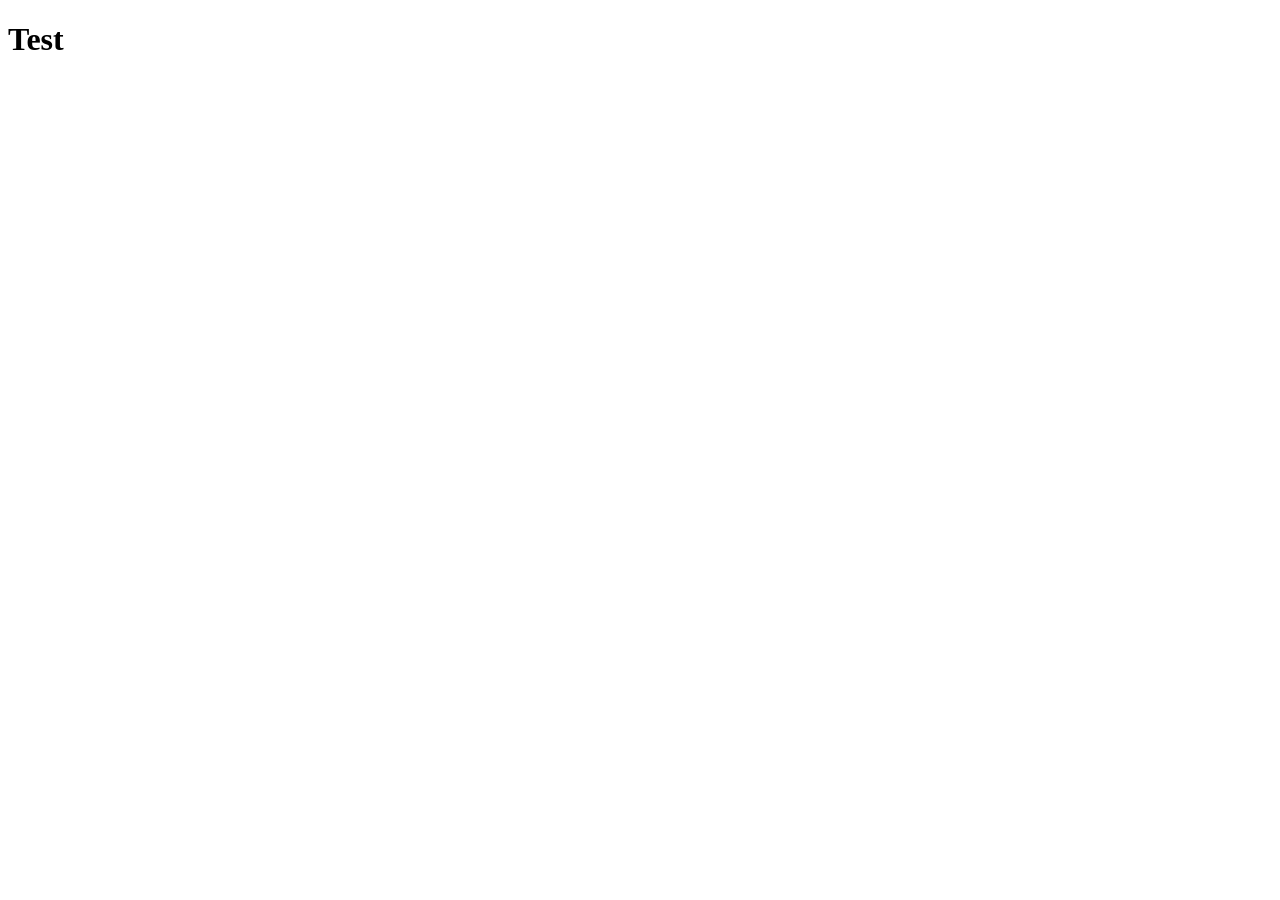
==== index.html @ ab37aee1 "setup: html css for uts project" ====
<!DOCTYPE html>
<html lang="en">
<head>
    <meta charset="UTF-8">
    <meta name="viewport" content="width=device-width, initial-scale=1.0">
    <title>Document</title>
    <link rel="stylesheet" href="style.css">
</head>
<body>
    <h1>Test</h1>
</body>
</html>
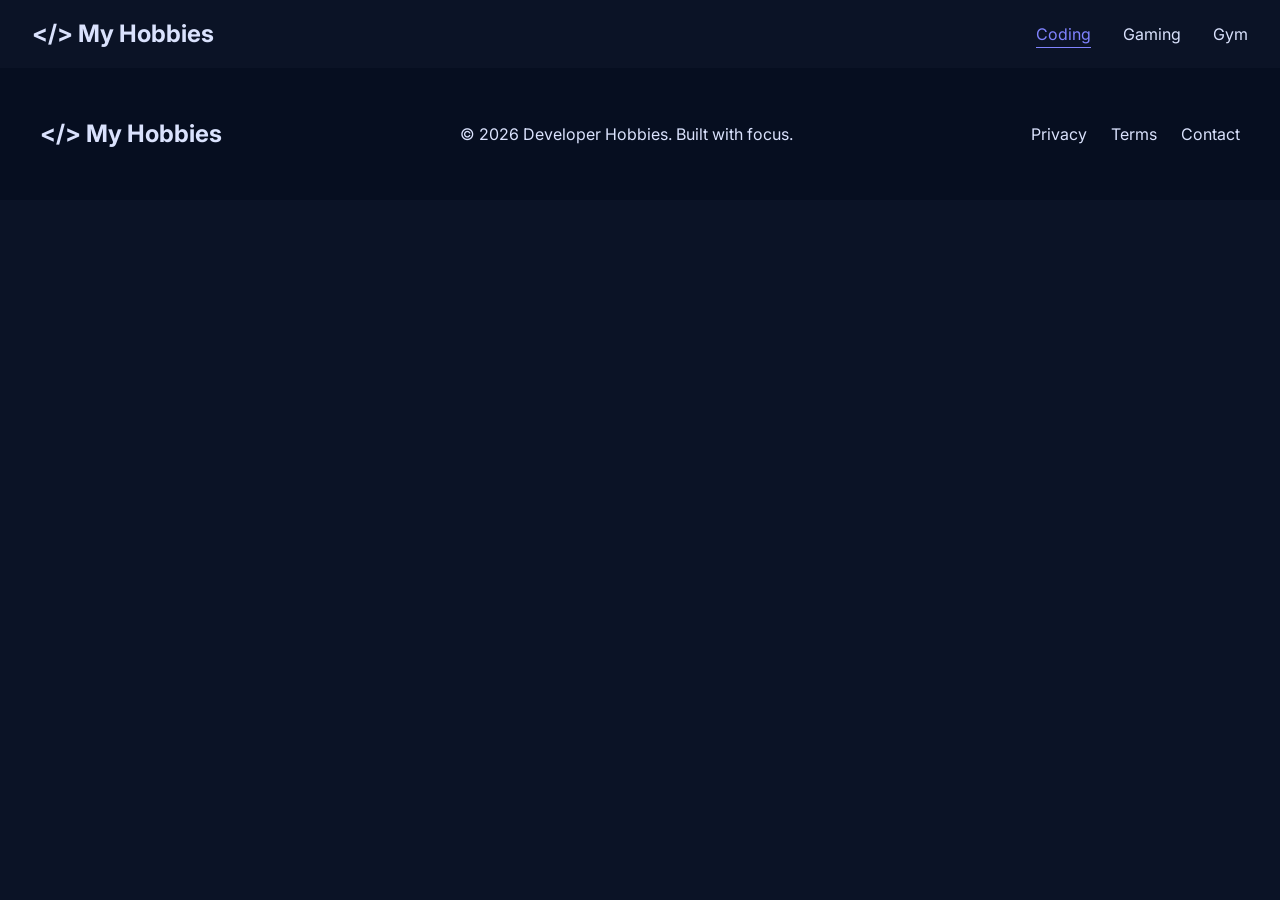
==== commit 6c0ba3c4: "feat: nevbar and footer section" ====
--- a/index.html
+++ b/index.html
@@ -1,12 +1,30 @@
-<!DOCTYPE html>
+<!doctype html>
 <html lang="en">
-<head>
-    <meta charset="UTF-8">
-    <meta name="viewport" content="width=device-width, initial-scale=1.0">
-    <title>Document</title>
-    <link rel="stylesheet" href="style.css">
-</head>
-<body>
-    <h1>Test</h1>
-</body>
+  <head>
+    <meta charset="UTF-8" />
+    <meta name="viewport" content="width=device-width, initial-scale=1.0" />
+    <link rel="stylesheet" href="style.css" />
+    <link rel="preconnect" href="https://fonts.googleapis.com" />
+    <link rel="preconnect" href="https://fonts.gstatic.com" crossorigin />
+    <link
+      href="https://fonts.googleapis.com/css2?family=Inter:ital,opsz,wght@0,14..32,100..900;1,14..32,100..900&family=JetBrains+Mono:ital,wght@0,100..800;1,100..800&display=swap"
+      rel="stylesheet"
+    />
+    <title>My Hobbies</title>
+  </head>
+  <body>
+    <header>
+      <h2>&lt;/&gt; My Hobbies</h2>
+      <nav><a href="" class="active">Coding</a><a href="">Gaming</a><a href="">Gym</a></nav>
+    </header>
+    <footer>
+      <h2>&lt;/&gt; My Hobbies</h2>
+      <p>&copy; 2026 Developer Hobbies. Built with focus.</p>
+      <ul>
+        <li>Privacy</li>
+        <li>Terms</li>
+        <li>Contact</li>
+      </ul>
+    </footer>
+  </body>
 </html>
--- a/style.css
+++ b/style.css
@@ -0,0 +1,153 @@
+:root {
+
+  /* ========================
+     BACKGROUND & SURFACE
+     ======================== */
+  --color-bg:                 #0b1326;
+  --color-surface-lowest:     #060e20;
+  --color-surface-low:        #131b2e;
+  --color-surface:            #171f33;
+  --color-surface-high:       #222a3d;
+  --color-surface-highest:    #2d3449;
+  --color-surface-bright:     #31394d;
+
+  /* ========================
+     TEXT
+     ======================== */
+  --color-text:               #dae2fd;   /* primary / heading */
+  --color-text-muted:         #c7c4d7;   /* body */
+  --color-text-subtle:        #908fa0;   /* caption / placeholder */
+  --color-text-inverse:       #283044;
+
+  /* ========================
+     PRIMARY — Indigo
+     ======================== */
+  --color-primary-light:      #e1e0ff;
+  --color-primary-soft:       #c0c1ff;
+  --color-primary:            #8083ff;
+  --color-primary-dark:       #494bd6;
+  --color-primary-deep:       #2f2ebe;
+  --color-primary-on:         #1000a9;
+  --color-primary-deepest:    #0d0096;
+  --color-primary-base:       #07006c;
+
+  /* ========================
+     SECONDARY — Cyan
+     ======================== */
+  --color-secondary-light:    #c4e7ff;
+  --color-secondary:          #7bd0ff;
+  --color-secondary-dark:     #00a6e0;
+  --color-secondary-on:       #004c69;
+  --color-secondary-deep:     #00354a;
+  --color-secondary-deepest:  #001e2c;
+
+  /* ========================
+     TERTIARY — Orange
+     ======================== */
+  --color-tertiary-light:     #ffdcc5;
+  --color-tertiary:           #ffb783;
+  --color-tertiary-dark:      #d97721;
+  --color-tertiary-on:        #703700;
+  --color-tertiary-deep:      #4f2500;
+  --color-tertiary-deepest:   #301400;
+
+  /* ========================
+     ERROR — Red
+     ======================== */
+  --color-error-light:        #ffdad6;
+  --color-error:              #ffb4ab;
+  --color-error-dark:         #93000a;
+  --color-error-on:           #690005;
+
+  /* ========================
+     BORDER & OUTLINE
+     ======================== */
+  --color-outline:            #908fa0;
+  --color-outline-variant:    #464554;
+  --color-border:             rgba(255, 255, 255, 0.08);
+  --color-border-hover:       rgba(128, 131, 255, 0.30);
+
+  /* ========================
+     UTILITY / OVERLAY
+     ======================== */
+  --color-overlay:            rgba(0, 0, 0, 0.40);
+  --color-mark-bg:            rgba(128, 131, 255, 0.20);
+  --color-mark-border:        #8083ff;
+  --color-glow-primary:       rgba(128, 131, 255, 0.20);
+  --color-glow-secondary:     rgba(123, 208, 255, 0.20);
+
+}
+
+*, *::before, *::after {
+  box-sizing: border-box;
+  margin: 0;
+  padding: 0;
+}
+
+html{
+   font-size: 16px;
+   scroll-behavior: smooth;
+}
+
+body{
+    background-color: var(--color-bg);
+    font-family:  'Inter', system-ui, -apple-system, sans-serif;
+    font-weight: 400;
+    font-style: normal;
+    line-height: 1.5;
+    color: var(--color-text);
+}
+
+/* Navbar */
+header{
+   position: sticky;
+   display:flex;
+   justify-content: space-between;
+   align-items: center;
+   padding: 1rem 2rem;
+}
+
+nav{
+   display: flex;
+   gap: 2rem;
+}
+
+nav a{
+   padding: 0.1rem 0;
+   text-decoration: none;
+   color: var(--color-text);
+   transition: color 0.3s ease;
+}
+
+nav a:hover{
+   color: var(--color-primary);
+}
+
+nav a.active {
+   color: var(--color-primary);
+   border-bottom: 0.1rem solid var(--color-primary);
+}
+
+/* Footer */
+footer{
+   padding: 3rem 2.5rem;
+   display: flex;
+   justify-content: space-between;
+   align-items: center;
+   background-color: var(--color-surface-lowest);
+}
+
+ul{
+   list-style: none;
+   display: flex;
+   gap: 1.5rem;
+}
+
+ul li{
+   transition: color 0.3s ease;
+   cursor: pointer;
+}
+
+ul li:hover{
+   color: var(--color-primary);
+}
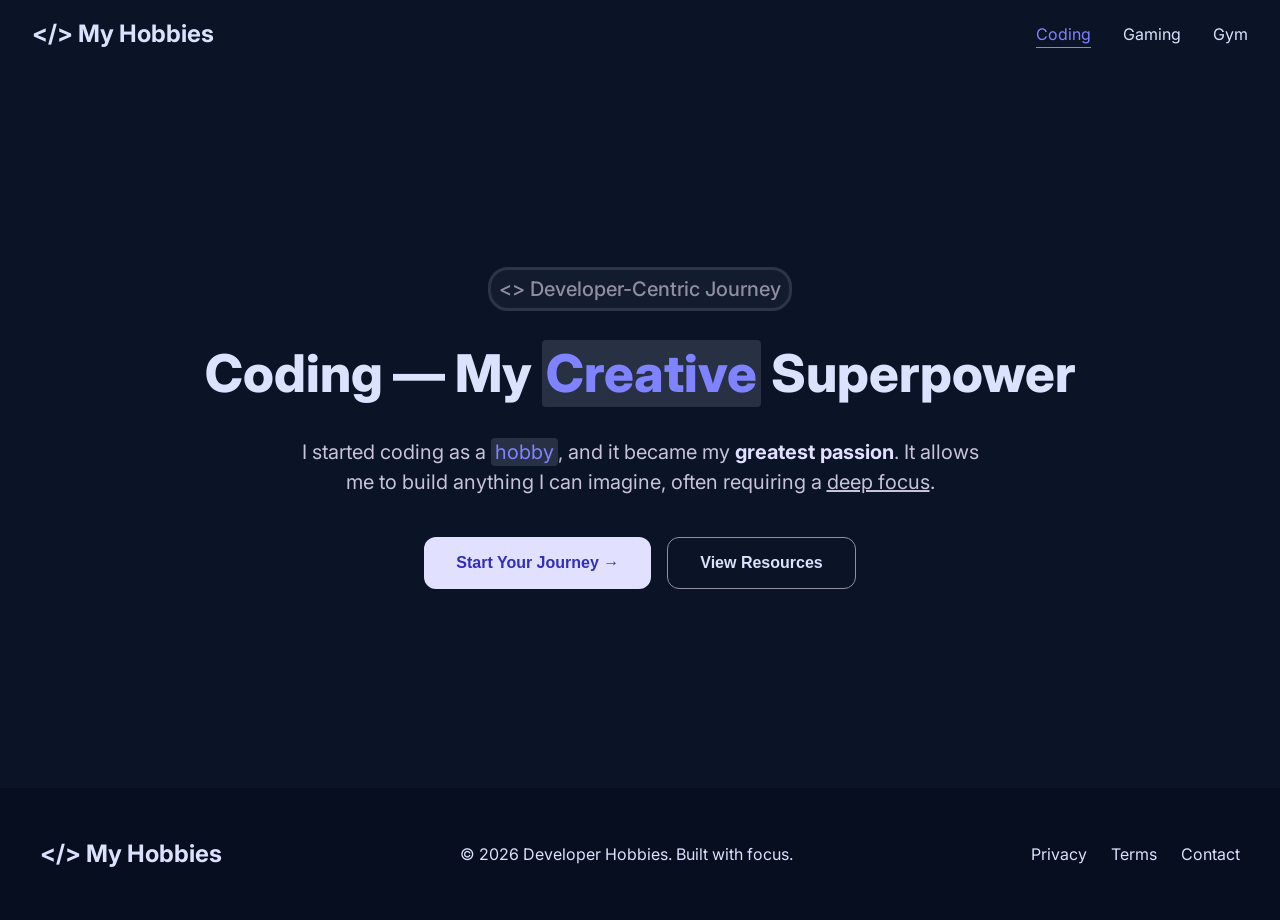
==== commit 9d711e82: "feat(coding-page): hero section" ====
--- a/index.html
+++ b/index.html
@@ -10,13 +10,24 @@
       href="https://fonts.googleapis.com/css2?family=Inter:ital,opsz,wght@0,14..32,100..900;1,14..32,100..900&family=JetBrains+Mono:ital,wght@0,100..800;1,100..800&display=swap"
       rel="stylesheet"
     />
-    <title>My Hobbies</title>
+    <title>My Hobbies  | Coding</title>
   </head>
   <body>
     <header>
       <h2>&lt;/&gt; My Hobbies</h2>
-      <nav><a href="" class="active">Coding</a><a href="">Gaming</a><a href="">Gym</a></nav>
+      <nav><a href="index.html" class="active">Coding</a><a href="gaming.html">Gaming</a><a href="gym.html">Gym</a></nav>
     </header>
+    <main>
+      <section class="hero" style="padding: 4rem 8rem;">
+        <h3 class="shiny">&lt;&gt; Developer-Centric Journey</h3>
+        <h1>Coding — My <mark>Creative</mark> Superpower</h1>
+        <p>I started coding as a <mark>hobby</mark>, and it became my <b>greatest passion</b>. It allows me to build anything I can imagine, often requiring a <u>deep focus</u>.</p>
+        <div class="wrap-buttons ">
+          <button class="default"><a href="https://roadmap.sh/" target="_blank">Start Your Journey &#8594;</a></button>
+          <button class="outline"><a href=".resources">View Resources</a></button>
+        </div>
+      </section>
+    </main>
     <footer>
       <h2>&lt;/&gt; My Hobbies</h2>
       <p>&copy; 2026 Developer Hobbies. Built with focus.</p>
--- a/style.css
+++ b/style.css
@@ -151,3 +151,109 @@
 ul li:hover{
    color: var(--color-primary);
 }
+
+/* Hero Section */
+.hero{
+   min-height: 80vh;
+   display: flex;
+   flex-direction: column;
+   align-items: center;
+   justify-content: center;
+   text-align:center;
+   gap: 1.5rem
+}
+
+.hero h1{
+   font-size: 3.25rem;
+   font-weight: 800;
+}
+
+.hero p{
+   font-size: 1.25rem;
+   max-width: 700px;
+   color: var(--color-text-muted);
+}
+
+mark{
+   background-color: var(--color-text-inverse);
+   color: var(--color-primary);
+   padding: 0.1rem 0.25rem;
+   border-radius: 4px;
+}
+
+a{
+   color: inherit;
+   text-decoration: none;
+}
+
+.hero .shiny{
+   padding: 0.25rem 0.5rem;
+   font-size: 1.25rem;
+   font-weight: 500;
+   background: var(--color-surface-low);
+   color: var(--color-text-subtle);
+   border: 0.2rem solid var(--color-surface-highest);
+   border-radius: 20px;
+   -webkit-border-radius: 20px;
+   -moz-border-radius: 20px;
+   -ms-border-radius: 20px;
+   -o-border-radius: 20px;
+   transition: all 0.3s ease;
+   cursor: default;
+}
+
+b {
+   color: var(--color-primary-light);
+}
+
+.hero .shiny:hover{
+   color: var(--color-primary);
+   border-color: var(--color-primary);
+   background: var(--color-surface-high)
+}
+
+.wrap-buttons{
+   display: flex;
+   gap: 1rem;
+   margin-top: 1rem;
+}
+
+button{
+   padding: 1rem 2rem;
+   font-size: 1rem;
+   font-weight: 700;
+   border-radius: 12px;
+   -webkit-border-radius: 12px;
+   -moz-border-radius: 12px;
+   -ms-border-radius: 12px;
+   -o-border-radius: 12px;
+   cursor: pointer;
+   transition: all 0.3s ease;
+}
+
+button:active{
+   transform: scale(0.98);
+}
+
+button.default{
+   background-color: var(--color-primary-light);
+   color: var(--color-primary-deep);
+   border: none;
+}
+
+button.default:hover{
+   background-color: var(--color-primary);
+   color: var(--color-primary-on);
+}
+
+button.outline{
+   background-color: transparent;
+   color: var(--color-text);
+   border: 0.1rem solid var(--color-outline);
+   transition: all 0.3s ease;
+}
+
+button.outline:hover{
+   color: var(--color-primary);
+   border-color: var(--color-primary);
+}
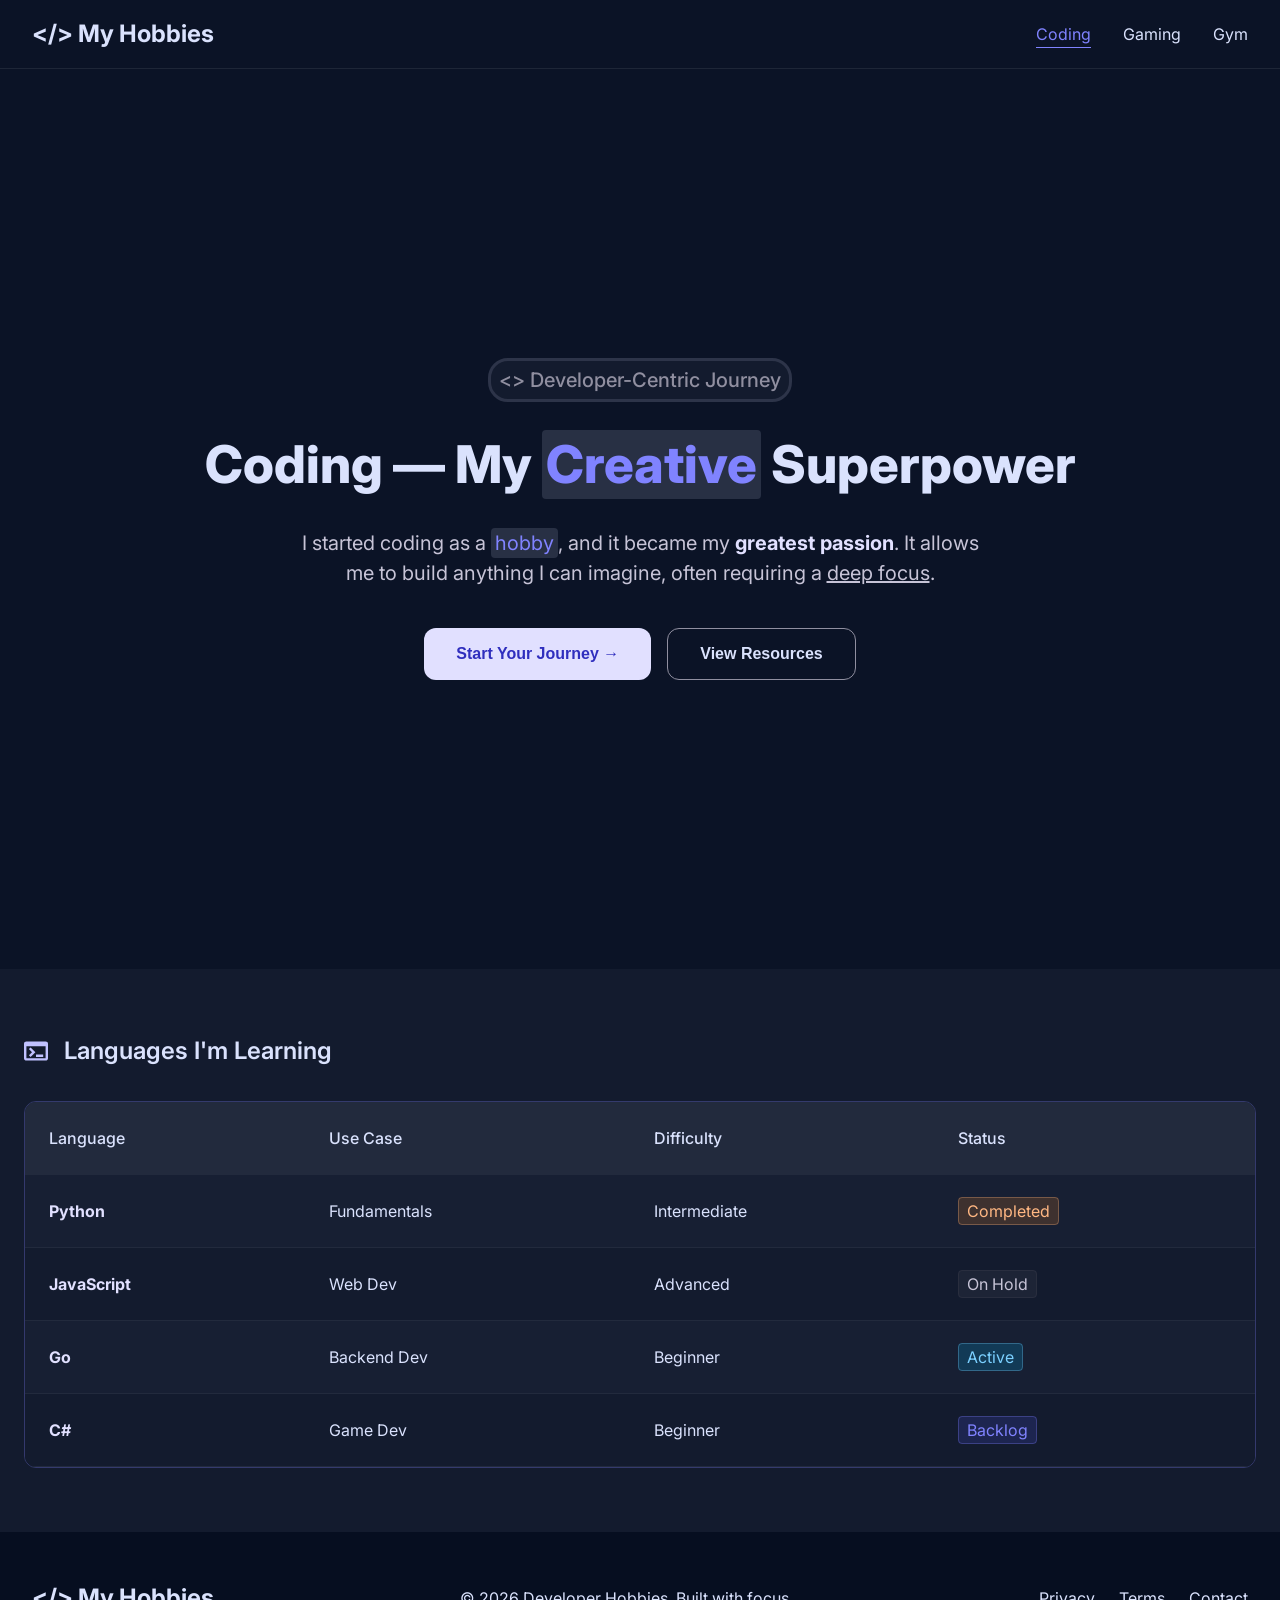
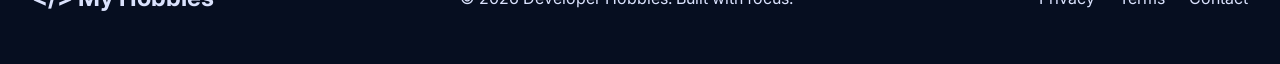
==== commit ad2d0a98: "feat(coding-page): table section" ====
--- a/index.html
+++ b/index.html
@@ -27,6 +27,46 @@
           <button class="outline"><a href=".resources">View Resources</a></button>
         </div>
       </section>
+
+      <section class="table-content">
+        <h2><img src="/assets/Icon.svg" alt="Terminal Icon" width="24" height="24"> Languages I'm Learning</h2>
+        <table cellspacing="0" cellpadding="0">
+          <thead>
+            <tr>
+              <td>Language</td>
+              <td>Use Case</td>
+              <td>Difficulty</td>
+              <td>Status</td>
+            </tr>
+          </thead>
+          <tbody>
+            <tr>
+              <td><b>Python</b></td>
+              <td>Fundamentals</td>
+              <td>Intermediate</td>
+              <td><mark class="normal tertiary">Completed</mark></td>
+            </tr>
+            <tr>
+              <td><b>JavaScript</b></td>
+              <td>Web Dev</td>
+              <td>Advanced</td>
+              <td><mark class="normal muted">On Hold</mark></td>
+            </tr>
+            <tr>
+              <td><b>Go</b></td>
+              <td>Backend Dev</td>
+              <td>Beginner</td>
+              <td><mark class="normal secondary">Active</mark></td>
+            </tr>
+            <tr>
+              <td><b>C#</b></td>
+              <td>Game Dev</td>
+              <td>Beginner</td>
+              <td><mark class="normal primary">Backlog</mark></td>
+            </tr>
+          </tbody>
+        </table>
+      </section>
     </main>
     <footer>
       <h2>&lt;/&gt; My Hobbies</h2>
--- a/style.css
+++ b/style.css
@@ -100,11 +100,14 @@
 
 /* Navbar */
 header{
+   background-color: var(--color-bg);
    position: sticky;
    display:flex;
    justify-content: space-between;
    align-items: center;
    padding: 1rem 2rem;
+   top: 0;
+   border-bottom: 0.1rem solid var(--color-border);
 }
 
 nav{
@@ -130,7 +133,7 @@
 
 /* Footer */
 footer{
-   padding: 3rem 2.5rem;
+   padding: 3rem 2rem;
    display: flex;
    justify-content: space-between;
    align-items: center;
@@ -154,7 +157,7 @@
 
 /* Hero Section */
 .hero{
-   min-height: 80vh;
+   min-height: 100vh;
    display: flex;
    flex-direction: column;
    align-items: center;
@@ -177,8 +180,36 @@
 mark{
    background-color: var(--color-text-inverse);
    color: var(--color-primary);
-   padding: 0.1rem 0.25rem;
+   padding: 0.2rem 0.25rem;
    border-radius: 4px;
+}
+
+mark.normal{
+   padding: 0.2rem 0.5rem;
+}
+
+mark.secondary{
+   background-color: rgb(from var(--color-secondary-dark) r g b/ 0.2);
+   color: var(--color-secondary);
+   border: 0.1rem solid rgb(from var(--color-secondary) r g b/ 0.3);
+}
+
+mark.tertiary{
+   background-color: rgb(from var(--color-tertiary-dark) r g b/ 0.2);
+   color: var(--color-tertiary);
+   border: 0.1rem solid rgb(from var(--color-tertiary) r g b/ 0.3);
+}
+
+mark.primary{
+   background-color: rgb(from var(--color-primary-dark) r g b/ 0.2);
+   color: var(--color-primary);
+   border: 0.1rem solid rgb(from var(--color-primary) r g b/ 0.3);
+}
+
+mark.muted{
+   background-color: rgb(from var(--color-outline-variant) r g b/ 0.2);
+   color: var(--color-text-muted);
+   border: 0.1rem solid rgb(from var(--color-outline-variant) r g b/ 0.3);
 }
 
 a{
@@ -249,7 +280,7 @@
 button.outline{
    background-color: transparent;
    color: var(--color-text);
-   border: 0.1rem solid var(--color-outline);
+   border: 0.1rem solid var(--color-text-subtle);
    transition: all 0.3s ease;
 }
 
@@ -257,3 +288,57 @@
    color: var(--color-primary);
    border-color: var(--color-primary);
 }
+
+/* Table Content */
+.table-content{
+   padding: 4rem 1.5rem;
+   display: flex;
+   flex-direction: column;
+   gap: 2rem;
+   justify-content: center;
+   background-color: var(--color-surface-low);
+}
+
+.table-content h2{
+   display: flex;
+   align-items: center;
+   gap: 1rem;
+   font-size: 1.5rem;
+   font-weight: 600;
+}
+
+table{
+   border: 0.1rem solid var(--color-border-hover);
+   border-radius: 12px;
+   -webkit-border-radius: 12px;
+   -moz-border-radius: 12px;
+   -ms-border-radius: 12px;
+   -o-border-radius: 12px;
+   overflow: hidden;
+}
+
+table td{
+   padding: 1.5rem;
+   border-bottom: 0.1rem solid var(--color-surface-high);
+}
+
+thead{
+   background-color: var(--color-surface-high);
+   font-weight: 500;
+}
+
+tbody tr{
+   transition: background-color 0.3s ease;
+}
+
+tbody tr:nth-child(odd){
+   background-color: var(--color-surface);
+}
+
+tbody tr:nth-child(even){
+   background-color: var(--color-surface-low);
+}
+
+tbody tr:hover{
+   background-color: var(--color-surface-high);
+}
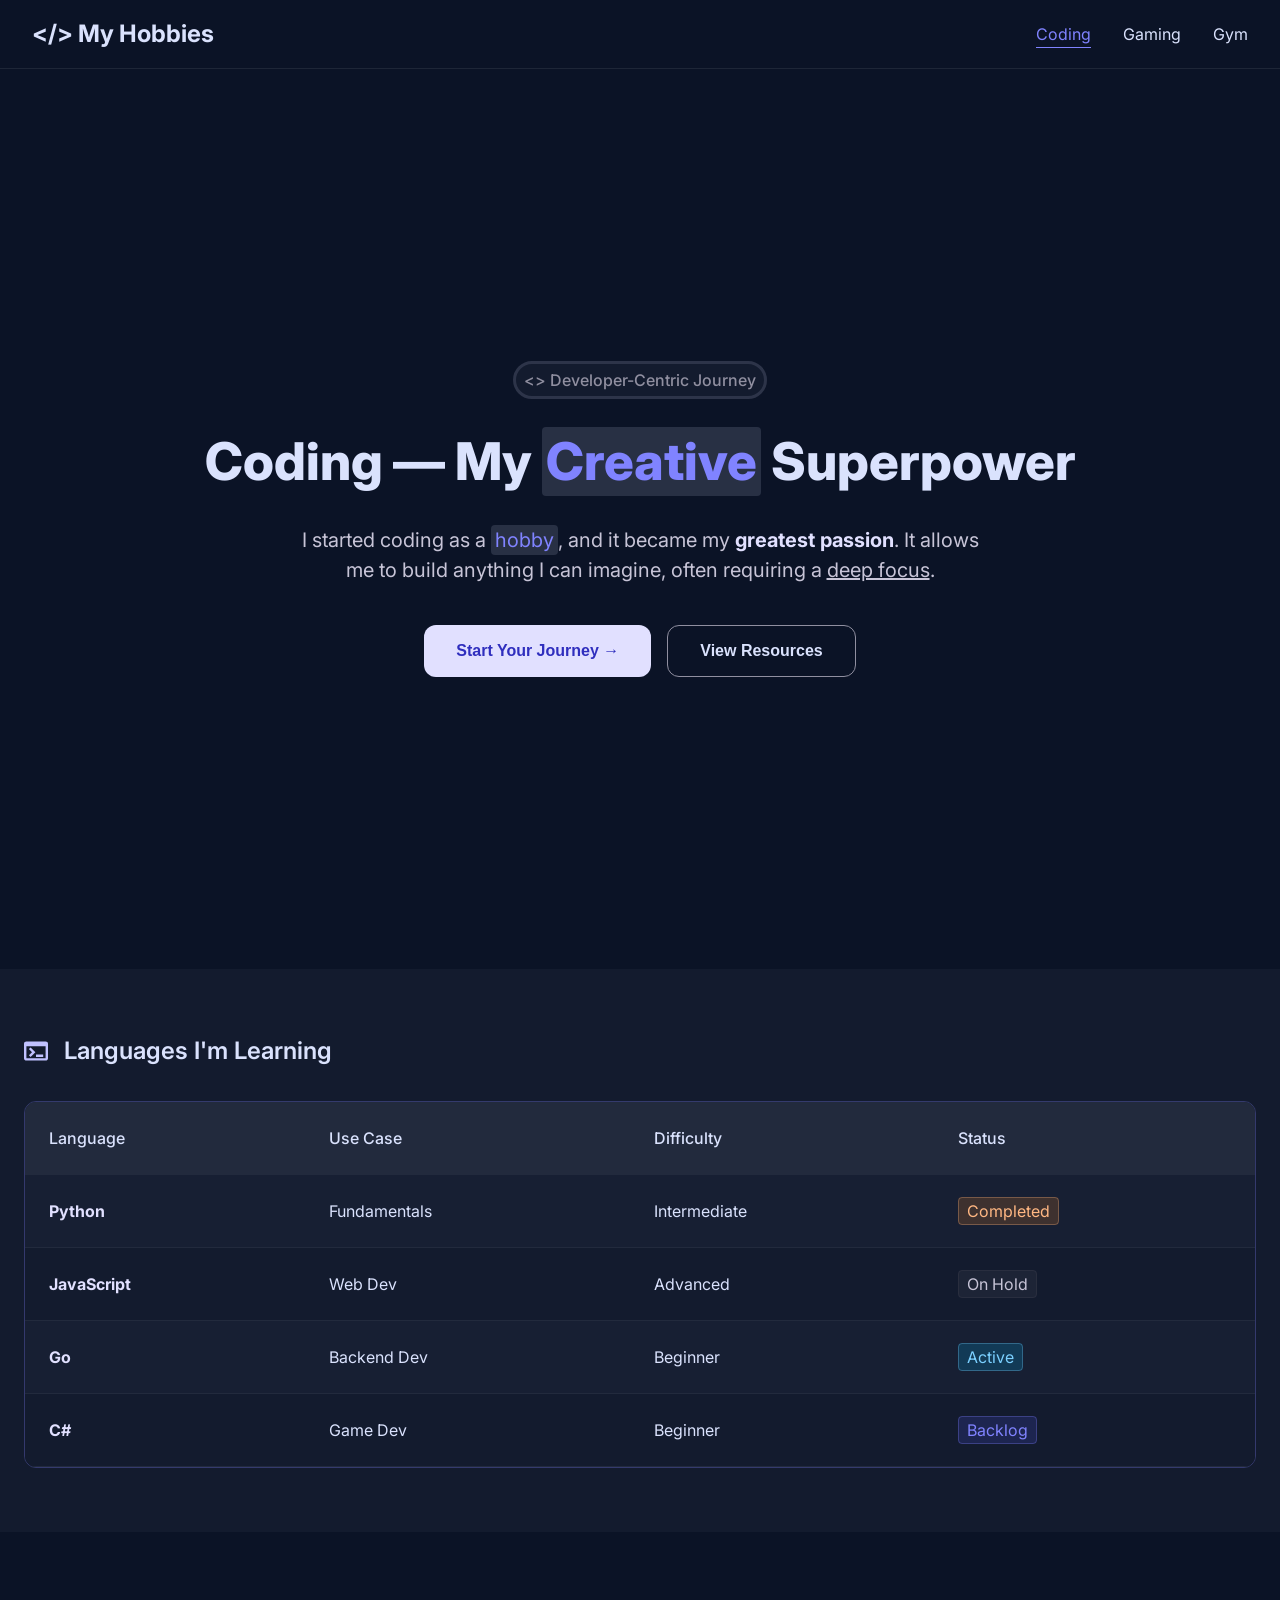
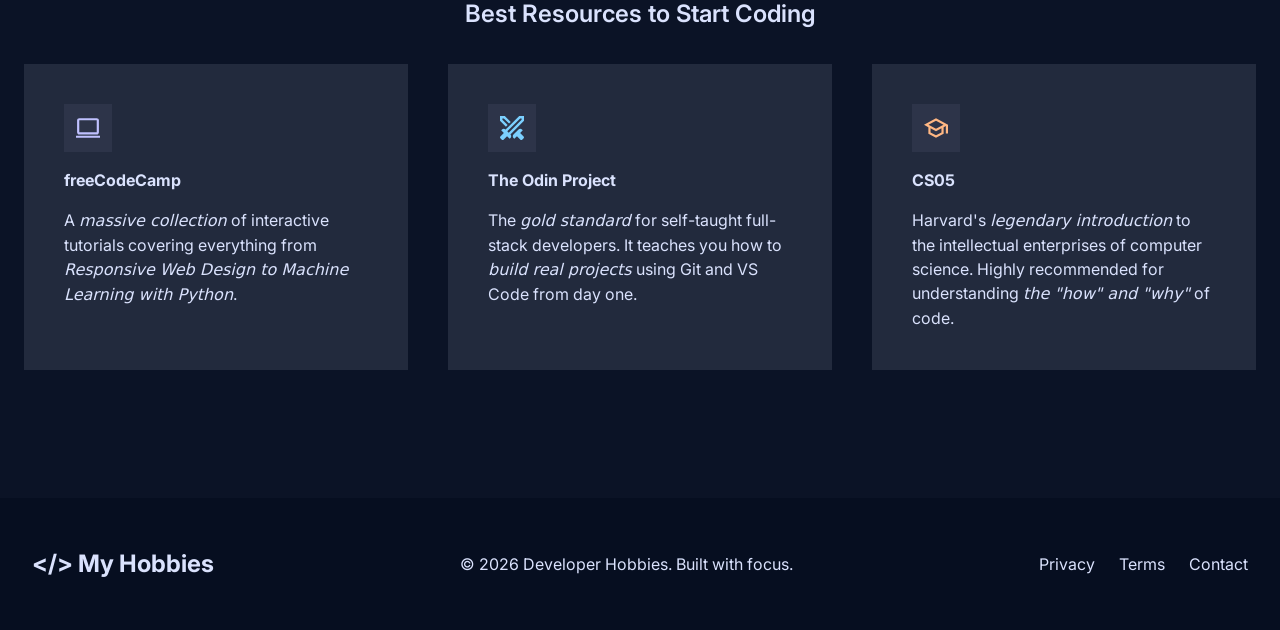
==== commit a1dd788d: "feat(coding-page): information section" ====
--- a/index.html
+++ b/index.html
@@ -24,7 +24,7 @@
         <p>I started coding as a <mark>hobby</mark>, and it became my <b>greatest passion</b>. It allows me to build anything I can imagine, often requiring a <u>deep focus</u>.</p>
         <div class="wrap-buttons ">
           <button class="default"><a href="https://roadmap.sh/" target="_blank">Start Your Journey &#8594;</a></button>
-          <button class="outline"><a href=".resources">View Resources</a></button>
+          <button class="outline"><a href="#resources">View Resources</a></button>
         </div>
       </section>
 
@@ -67,6 +67,26 @@
           </tbody>
         </table>
       </section>
+      <section class="information" id="resources">
+        <h2>Best Resources to Start Coding</h2>
+        <div class="wrap-cards">
+          <div class="card">
+            <img src="/assets/Container.svg">
+            <h3>freeCodeCamp</h3>
+            <p>A <i>massive collection</i> of interactive tutorials covering everything from <i>Responsive Web Design to Machine Learning with Python</i>.</p>
+          </div>
+          <div class="card">
+            <img src="/assets/Container-1.svg">
+            <h3>The Odin Project</h3>
+            <p>The <i>gold standard</i> for self-taught full-stack developers. It teaches you how to <i>build real projects</i> using Git and VS Code from day one.</p>
+          </div>
+          <div class="card">
+            <img src="/assets/Container-2.svg">
+            <h3>CS05</h3>
+            <p>Harvard's <i>legendary introduction</i> to the intellectual enterprises of computer science. Highly recommended for understanding <i>the "how" and "why"</i> of code.</p>
+          </div>
+        </div>
+      </section>
     </main>
     <footer>
       <h2>&lt;/&gt; My Hobbies</h2>
--- a/style.css
+++ b/style.css
@@ -133,6 +133,7 @@
 
 /* Footer */
 footer{
+   margin-top: 4rem;
    padding: 3rem 2rem;
    display: flex;
    justify-content: space-between;
@@ -219,7 +220,7 @@
 
 .hero .shiny{
    padding: 0.25rem 0.5rem;
-   font-size: 1.25rem;
+   font-size: 1rem;
    font-weight: 500;
    background: var(--color-surface-low);
    color: var(--color-text-subtle);
@@ -342,3 +343,51 @@
 tbody tr:hover{
    background-color: var(--color-surface-high);
 }
+
+/* Informational Sections */
+.information{
+   padding: 4rem 1.5rem;
+   display: flex;
+   flex-direction: column;
+   gap: 2rem;
+   justify-content: center;
+}
+
+.information > h2{
+   text-align: center;
+   font-weight: 600;
+}
+
+.wrap-cards{
+   display: flex;
+   justify-content: center;
+   align-items: stretch;
+   flex-direction: row;
+   flex-wrap: wrap;
+   gap: 2.5rem;
+}
+
+.wrap-cards .card{
+   background-color: var(--color-surface-high);
+   padding: 2.5rem;
+   display: flex;
+   flex-direction: column;
+   gap: 1rem;
+   flex: 1 1 250px;
+}
+
+.card img{
+   background-color: var(--color-surface-highest);
+   padding: 0.75rem;
+   width: 3rem;
+   height: 3rem;
+}
+
+.card h3{
+   font-size: 1rem;
+   font-weight: 700;
+}
+
+.card p{
+   font-size: 1rem;
+}
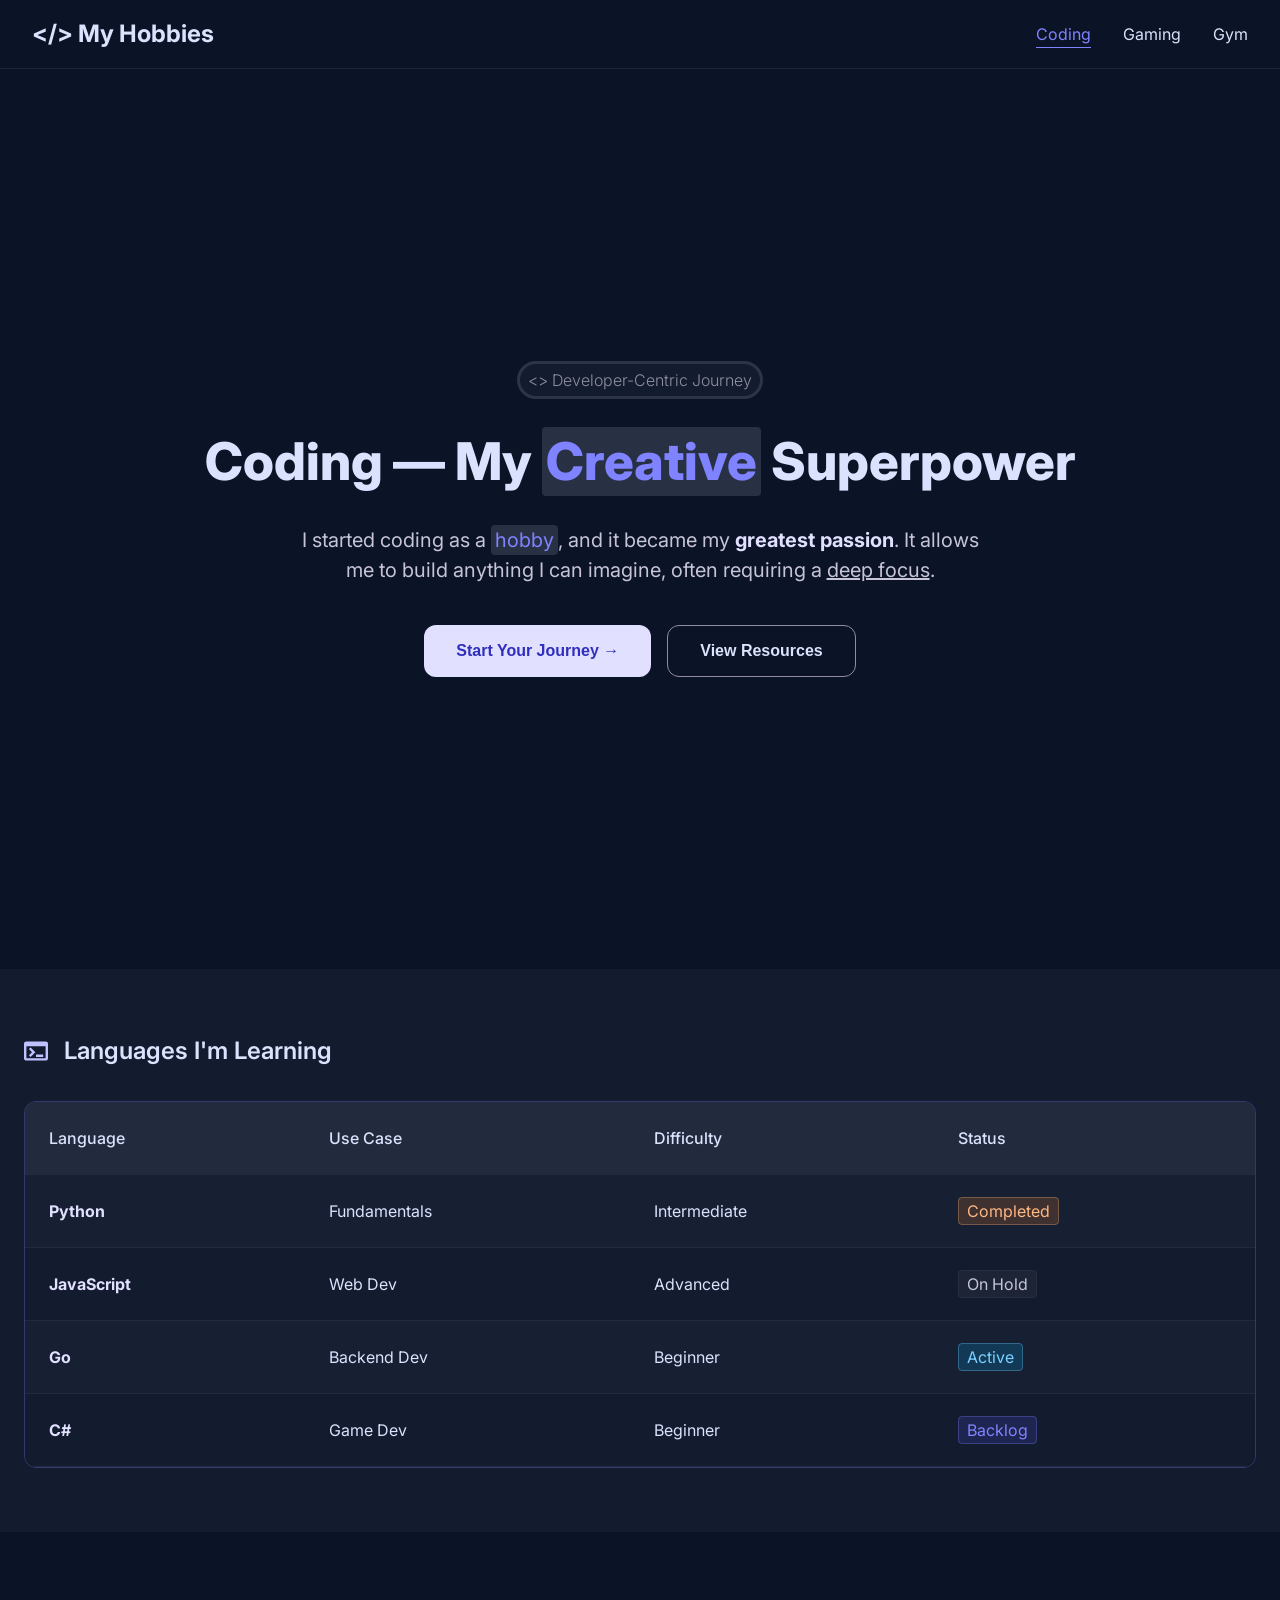
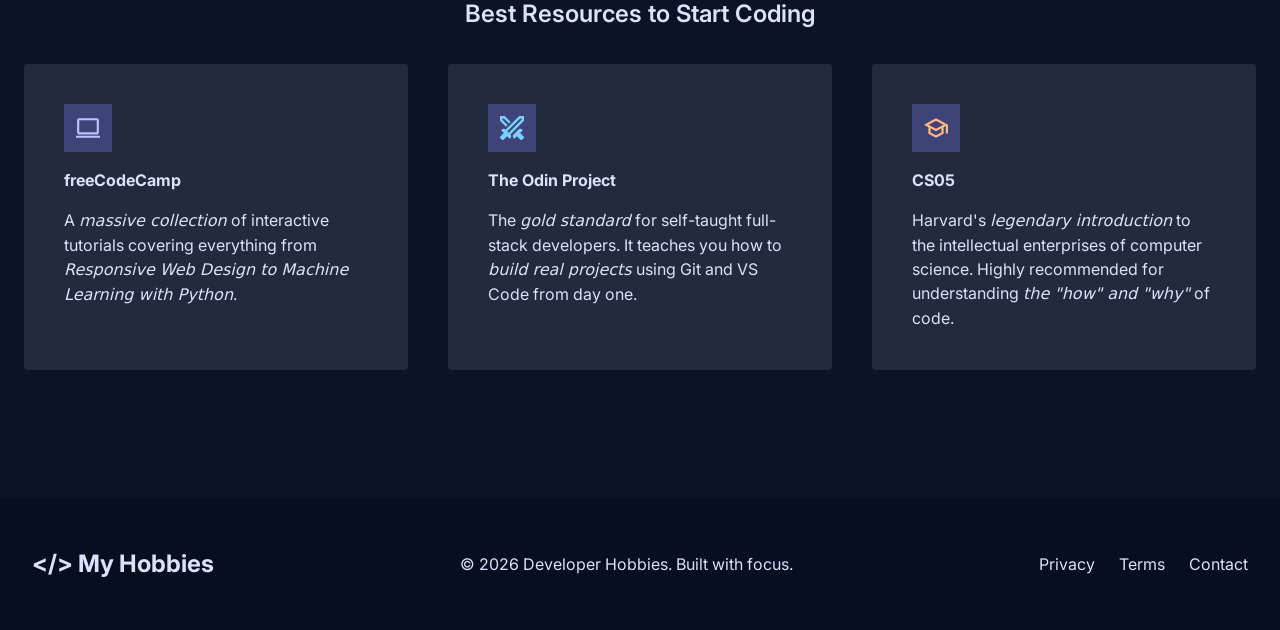
==== commit eaa044f0: "feat: responsif all page" ====
--- a/index.html
+++ b/index.html
@@ -10,80 +10,115 @@
       href="https://fonts.googleapis.com/css2?family=Inter:ital,opsz,wght@0,14..32,100..900;1,14..32,100..900&family=JetBrains+Mono:ital,wght@0,100..800;1,100..800&display=swap"
       rel="stylesheet"
     />
-    <title>My Hobbies  | Coding</title>
+    <title>My Hobbies | Coding</title>
   </head>
   <body>
     <header>
       <h2>&lt;/&gt; My Hobbies</h2>
-      <nav><a href="index.html" class="active">Coding</a><a href="gaming.html">Gaming</a><a href="gym.html">Gym</a></nav>
+      <nav>
+        <a href="index.html" class="active">Coding</a
+        ><a href="gaming.html">Gaming</a><a href="gym.html">Gym</a>
+      </nav>
     </header>
     <main>
-      <section class="hero" style="padding: 4rem 8rem;">
+      <section class="hero" style="padding: 4rem 8rem">
         <h3 class="shiny">&lt;&gt; Developer-Centric Journey</h3>
         <h1>Coding — My <mark>Creative</mark> Superpower</h1>
-        <p>I started coding as a <mark>hobby</mark>, and it became my <b>greatest passion</b>. It allows me to build anything I can imagine, often requiring a <u>deep focus</u>.</p>
-        <div class="wrap-buttons ">
-          <button class="default"><a href="https://roadmap.sh/" target="_blank">Start Your Journey &#8594;</a></button>
-          <button class="outline"><a href="#resources">View Resources</a></button>
+        <p>
+          I started coding as a <mark>hobby</mark>, and it became my
+          <b>greatest passion</b>. It allows me to build anything I can imagine,
+          often requiring a <u>deep focus</u>.
+        </p>
+        <div class="wrap-buttons">
+          <button class="default">
+            <a href="https://roadmap.sh/" target="_blank"
+              >Start Your Journey &#8594;</a
+            >
+          </button>
+          <button class="outline">
+            <a href="#resources">View Resources</a>
+          </button>
         </div>
       </section>
 
       <section class="table-content">
-        <h2><img src="/assets/Icon.svg" alt="Terminal Icon" width="24" height="24"> Languages I'm Learning</h2>
-        <table cellspacing="0" cellpadding="0">
-          <thead>
-            <tr>
-              <td>Language</td>
-              <td>Use Case</td>
-              <td>Difficulty</td>
-              <td>Status</td>
-            </tr>
-          </thead>
-          <tbody>
-            <tr>
-              <td><b>Python</b></td>
-              <td>Fundamentals</td>
-              <td>Intermediate</td>
-              <td><mark class="normal tertiary">Completed</mark></td>
-            </tr>
-            <tr>
-              <td><b>JavaScript</b></td>
-              <td>Web Dev</td>
-              <td>Advanced</td>
-              <td><mark class="normal muted">On Hold</mark></td>
-            </tr>
-            <tr>
-              <td><b>Go</b></td>
-              <td>Backend Dev</td>
-              <td>Beginner</td>
-              <td><mark class="normal secondary">Active</mark></td>
-            </tr>
-            <tr>
-              <td><b>C#</b></td>
-              <td>Game Dev</td>
-              <td>Beginner</td>
-              <td><mark class="normal primary">Backlog</mark></td>
-            </tr>
-          </tbody>
-        </table>
+        <h2>
+          <img
+            src="/assets/terminal.svg"
+            alt="Terminal Icon"
+            width="24"
+            height="24"
+          />
+          Languages I'm Learning
+        </h2>
+        <div class="table-wrapper">
+          <table cellspacing="0" cellpadding="0">
+            <thead>
+              <tr>
+                <td>Language</td>
+                <td>Use Case</td>
+                <td>Difficulty</td>
+                <td>Status</td>
+              </tr>
+            </thead>
+            <tbody>
+              <tr>
+                <td><b>Python</b></td>
+                <td>Fundamentals</td>
+                <td>Intermediate</td>
+                <td><mark class="normal tertiary">Completed</mark></td>
+              </tr>
+              <tr>
+                <td><b>JavaScript</b></td>
+                <td>Web Dev</td>
+                <td>Advanced</td>
+                <td><mark class="normal muted">On Hold</mark></td>
+              </tr>
+              <tr>
+                <td><b>Go</b></td>
+                <td>Backend Dev</td>
+                <td>Beginner</td>
+                <td><mark class="normal secondary">Active</mark></td>
+              </tr>
+              <tr>
+                <td><b>C#</b></td>
+                <td>Game Dev</td>
+                <td>Beginner</td>
+                <td><mark class="normal primary">Backlog</mark></td>
+              </tr>
+            </tbody>
+          </table>
+        </div>
       </section>
       <section class="information" id="resources">
         <h2>Best Resources to Start Coding</h2>
         <div class="wrap-cards">
           <div class="card">
-            <img src="/assets/Container.svg">
+            <img src="/assets/Container.svg" alt="icon" />
             <h3>freeCodeCamp</h3>
-            <p>A <i>massive collection</i> of interactive tutorials covering everything from <i>Responsive Web Design to Machine Learning with Python</i>.</p>
+            <p>
+              A <i>massive collection</i> of interactive tutorials covering
+              everything from
+              <i>Responsive Web Design to Machine Learning with Python</i>.
+            </p>
           </div>
           <div class="card">
-            <img src="/assets/Container-1.svg">
+            <img src="/assets/Container-1.svg" alt="icon" />
             <h3>The Odin Project</h3>
-            <p>The <i>gold standard</i> for self-taught full-stack developers. It teaches you how to <i>build real projects</i> using Git and VS Code from day one.</p>
+            <p>
+              The <i>gold standard</i> for self-taught full-stack developers. It
+              teaches you how to <i>build real projects</i> using Git and VS
+              Code from day one.
+            </p>
           </div>
           <div class="card">
-            <img src="/assets/Container-2.svg">
+            <img src="/assets/Container-2.svg" alt="icon" />
             <h3>CS05</h3>
-            <p>Harvard's <i>legendary introduction</i> to the intellectual enterprises of computer science. Highly recommended for understanding <i>the "how" and "why"</i> of code.</p>
+            <p>
+              Harvard's <i>legendary introduction</i> to the intellectual
+              enterprises of computer science. Highly recommended for
+              understanding <i>the "how" and "why"</i> of code.
+            </p>
           </div>
         </div>
       </section>
--- a/style.css
+++ b/style.css
@@ -1,393 +1,519 @@
 :root {
-
   /* ========================
      BACKGROUND & SURFACE
      ======================== */
-  --color-bg:                 #0b1326;
-  --color-surface-lowest:     #060e20;
-  --color-surface-low:        #131b2e;
-  --color-surface:            #171f33;
-  --color-surface-high:       #222a3d;
-  --color-surface-highest:    #2d3449;
-  --color-surface-bright:     #31394d;
+  --color-bg: #0b1326;
+  --color-surface-lowest: #060e20;
+  --color-surface-low: #131b2e;
+  --color-surface: #171f33;
+  --color-surface-high: #222a3d;
+  --color-surface-highest: #2d3449;
+  --color-surface-bright: #31394d;
 
   /* ========================
      TEXT
      ======================== */
-  --color-text:               #dae2fd;   /* primary / heading */
-  --color-text-muted:         #c7c4d7;   /* body */
-  --color-text-subtle:        #908fa0;   /* caption / placeholder */
-  --color-text-inverse:       #283044;
+  --color-text: #dae2fd; /* primary / heading */
+  --color-text-muted: #c7c4d7; /* body */
+  --color-text-subtle: #908fa0; /* caption / placeholder */
+  --color-text-inverse: #283044;
 
   /* ========================
      PRIMARY — Indigo
      ======================== */
-  --color-primary-light:      #e1e0ff;
-  --color-primary-soft:       #c0c1ff;
-  --color-primary:            #8083ff;
-  --color-primary-dark:       #494bd6;
-  --color-primary-deep:       #2f2ebe;
-  --color-primary-on:         #1000a9;
-  --color-primary-deepest:    #0d0096;
-  --color-primary-base:       #07006c;
+  --color-primary-light: #e1e0ff;
+  --color-primary-soft: #c0c1ff;
+  --color-primary: #8083ff;
+  --color-primary-dark: #494bd6;
+  --color-primary-deep: #2f2ebe;
+  --color-primary-on: #1000a9;
+  --color-primary-deepest: #0d0096;
+  --color-primary-base: #07006c;
 
   /* ========================
      SECONDARY — Cyan
      ======================== */
-  --color-secondary-light:    #c4e7ff;
-  --color-secondary:          #7bd0ff;
-  --color-secondary-dark:     #00a6e0;
-  --color-secondary-on:       #004c69;
-  --color-secondary-deep:     #00354a;
-  --color-secondary-deepest:  #001e2c;
+  --color-secondary-light: #c4e7ff;
+  --color-secondary: #7bd0ff;
+  --color-secondary-dark: #00a6e0;
+  --color-secondary-on: #004c69;
+  --color-secondary-deep: #00354a;
+  --color-secondary-deepest: #001e2c;
 
   /* ========================
      TERTIARY — Orange
      ======================== */
-  --color-tertiary-light:     #ffdcc5;
-  --color-tertiary:           #ffb783;
-  --color-tertiary-dark:      #d97721;
-  --color-tertiary-on:        #703700;
-  --color-tertiary-deep:      #4f2500;
-  --color-tertiary-deepest:   #301400;
+  --color-tertiary-light: #ffdcc5;
+  --color-tertiary: #ffb783;
+  --color-tertiary-dark: #d97721;
+  --color-tertiary-on: #703700;
+  --color-tertiary-deep: #4f2500;
+  --color-tertiary-deepest: #301400;
 
   /* ========================
      ERROR — Red
      ======================== */
-  --color-error-light:        #ffdad6;
-  --color-error:              #ffb4ab;
-  --color-error-dark:         #93000a;
-  --color-error-on:           #690005;
+  --color-error-light: #ffdad6;
+  --color-error: #ffb4ab;
+  --color-error-dark: #93000a;
+  --color-error-on: #690005;
 
   /* ========================
      BORDER & OUTLINE
      ======================== */
-  --color-outline:            #908fa0;
-  --color-outline-variant:    #464554;
-  --color-border:             rgba(255, 255, 255, 0.08);
-  --color-border-hover:       rgba(128, 131, 255, 0.30);
+  --color-outline: #908fa0;
+  --color-outline-variant: #464554;
+  --color-border: rgba(255, 255, 255, 0.08);
+  --color-border-hover: rgba(128, 131, 255, 0.3);
 
   /* ========================
      UTILITY / OVERLAY
      ======================== */
-  --color-overlay:            rgba(0, 0, 0, 0.40);
-  --color-mark-bg:            rgba(128, 131, 255, 0.20);
-  --color-mark-border:        #8083ff;
-  --color-glow-primary:       rgba(128, 131, 255, 0.20);
-  --color-glow-secondary:     rgba(123, 208, 255, 0.20);
-
-}
-
-*, *::before, *::after {
+  --color-overlay: rgba(0, 0, 0, 0.4);
+  --color-mark-bg: rgba(128, 131, 255, 0.2);
+  --color-mark-border: #8083ff;
+  --color-glow-primary: rgba(128, 131, 255, 0.2);
+  --color-glow-secondary: rgba(123, 208, 255, 0.2);
+}
+
+*,
+*::before,
+*::after {
   box-sizing: border-box;
   margin: 0;
   padding: 0;
 }
 
-html{
-   font-size: 16px;
-   scroll-behavior: smooth;
-}
-
-body{
-    background-color: var(--color-bg);
-    font-family:  'Inter', system-ui, -apple-system, sans-serif;
-    font-weight: 400;
-    font-style: normal;
-    line-height: 1.5;
-    color: var(--color-text);
+html {
+  font-size: 16px;
+  scroll-behavior: smooth;
+}
+
+body {
+  background-color: var(--color-bg);
+  font-family:
+    "Inter",
+    system-ui,
+    -apple-system,
+    sans-serif;
+  font-weight: 400;
+  font-style: normal;
+  line-height: 1.5;
+  color: var(--color-text);
 }
 
 /* Navbar */
-header{
-   background-color: var(--color-bg);
-   position: sticky;
-   display:flex;
-   justify-content: space-between;
-   align-items: center;
-   padding: 1rem 2rem;
-   top: 0;
-   border-bottom: 0.1rem solid var(--color-border);
-}
-
-nav{
-   display: flex;
-   gap: 2rem;
-}
-
-nav a{
-   padding: 0.1rem 0;
-   text-decoration: none;
-   color: var(--color-text);
-   transition: color 0.3s ease;
-}
-
-nav a:hover{
-   color: var(--color-primary);
+header {
+  background-color: var(--color-bg);
+  position: sticky;
+  display: flex;
+  justify-content: space-between;
+  align-items: center;
+  padding: 1rem 2rem;
+  top: 0;
+  border-bottom: 0.1rem solid var(--color-border);
+}
+
+nav {
+  display: flex;
+  gap: 2rem;
+}
+
+nav a {
+  padding: 0.1rem 0;
+  text-decoration: none;
+  color: var(--color-text);
+  transition: color 0.3s ease;
+}
+
+nav a:hover {
+  color: var(--color-primary);
 }
 
 nav a.active {
-   color: var(--color-primary);
-   border-bottom: 0.1rem solid var(--color-primary);
+  color: var(--color-primary);
+  border-bottom: 0.1rem solid var(--color-primary);
 }
 
 /* Footer */
-footer{
-   margin-top: 4rem;
-   padding: 3rem 2rem;
-   display: flex;
-   justify-content: space-between;
-   align-items: center;
-   background-color: var(--color-surface-lowest);
-}
-
-ul{
-   list-style: none;
-   display: flex;
-   gap: 1.5rem;
-}
-
-ul li{
-   transition: color 0.3s ease;
-   cursor: pointer;
-}
-
-ul li:hover{
-   color: var(--color-primary);
+footer {
+  margin-top: 4rem;
+  padding: 3rem 2rem;
+  display: flex;
+  justify-content: space-between;
+  align-items: center;
+  background-color: var(--color-surface-lowest);
+}
+
+ul {
+  list-style: none;
+  display: flex;
+  gap: 1.5rem;
+}
+
+ul li {
+  transition: color 0.3s ease;
+  cursor: pointer;
+}
+
+ul li:hover {
+  color: var(--color-primary);
 }
 
 /* Hero Section */
-.hero{
-   min-height: 100vh;
-   display: flex;
-   flex-direction: column;
-   align-items: center;
-   justify-content: center;
-   text-align:center;
-   gap: 1.5rem
-}
-
-.hero h1{
-   font-size: 3.25rem;
-   font-weight: 800;
-}
-
-.hero p{
-   font-size: 1.25rem;
-   max-width: 700px;
-   color: var(--color-text-muted);
-}
-
-mark{
-   background-color: var(--color-text-inverse);
-   color: var(--color-primary);
-   padding: 0.2rem 0.25rem;
-   border-radius: 4px;
-}
-
-mark.normal{
-   padding: 0.2rem 0.5rem;
-}
-
-mark.secondary{
-   background-color: rgb(from var(--color-secondary-dark) r g b/ 0.2);
-   color: var(--color-secondary);
-   border: 0.1rem solid rgb(from var(--color-secondary) r g b/ 0.3);
-}
-
-mark.tertiary{
-   background-color: rgb(from var(--color-tertiary-dark) r g b/ 0.2);
-   color: var(--color-tertiary);
-   border: 0.1rem solid rgb(from var(--color-tertiary) r g b/ 0.3);
-}
-
-mark.primary{
-   background-color: rgb(from var(--color-primary-dark) r g b/ 0.2);
-   color: var(--color-primary);
-   border: 0.1rem solid rgb(from var(--color-primary) r g b/ 0.3);
-}
-
-mark.muted{
-   background-color: rgb(from var(--color-outline-variant) r g b/ 0.2);
-   color: var(--color-text-muted);
-   border: 0.1rem solid rgb(from var(--color-outline-variant) r g b/ 0.3);
-}
-
-a{
-   color: inherit;
-   text-decoration: none;
-}
-
-.hero .shiny{
-   padding: 0.25rem 0.5rem;
-   font-size: 1rem;
-   font-weight: 500;
-   background: var(--color-surface-low);
-   color: var(--color-text-subtle);
-   border: 0.2rem solid var(--color-surface-highest);
-   border-radius: 20px;
-   -webkit-border-radius: 20px;
-   -moz-border-radius: 20px;
-   -ms-border-radius: 20px;
-   -o-border-radius: 20px;
-   transition: all 0.3s ease;
-   cursor: default;
+.hero {
+  min-height: 100vh;
+  display: flex;
+  flex-direction: column;
+  align-items: center;
+  justify-content: center;
+  text-align: center;
+  gap: 1.5rem;
+}
+
+.hero h1 {
+  font-size: 3.25rem;
+  font-weight: 800;
+}
+
+.hero p {
+  font-size: 1.25rem;
+  max-width: 700px;
+  color: var(--color-text-muted);
+}
+
+.hero img {
+  width: 100%;
+  height: auto;
+}
+
+mark {
+  background-color: var(--color-text-inverse);
+  color: var(--color-primary);
+  padding: 0.2rem 0.25rem;
+  border-radius: 4px;
+}
+
+mark.normal {
+  padding: 0.2rem 0.5rem;
+}
+
+mark.secondary {
+  background-color: rgb(from var(--color-secondary-dark) r g b/ 0.2);
+  color: var(--color-secondary);
+  border: 0.1rem solid rgb(from var(--color-secondary) r g b/ 0.3);
+}
+
+mark.tertiary {
+  background-color: rgb(from var(--color-tertiary-dark) r g b/ 0.2);
+  color: var(--color-tertiary);
+  border: 0.1rem solid rgb(from var(--color-tertiary) r g b/ 0.3);
+}
+
+mark.primary {
+  background-color: rgb(from var(--color-primary-dark) r g b/ 0.2);
+  color: var(--color-primary);
+  border: 0.1rem solid rgb(from var(--color-primary) r g b/ 0.3);
+}
+
+mark.muted {
+  background-color: rgb(from var(--color-outline-variant) r g b/ 0.2);
+  color: var(--color-text-muted);
+  border: 0.1rem solid rgb(from var(--color-outline-variant) r g b/ 0.3);
+}
+
+a {
+  color: inherit;
+  text-decoration: none;
+}
+
+.hero .shiny {
+  padding: 0.25rem 0.5rem;
+  font-size: 1rem;
+  font-weight: 300;
+  background: var(--color-surface-low);
+  color: var(--color-text-subtle);
+  border: 0.2rem solid var(--color-surface-highest);
+  border-radius: 20px;
+  -webkit-border-radius: 20px;
+  -moz-border-radius: 20px;
+  -ms-border-radius: 20px;
+  -o-border-radius: 20px;
+  transition: all 0.3s ease;
+  cursor: default;
 }
 
 b {
-   color: var(--color-primary-light);
-}
-
-.hero .shiny:hover{
-   color: var(--color-primary);
-   border-color: var(--color-primary);
-   background: var(--color-surface-high)
-}
-
-.wrap-buttons{
-   display: flex;
-   gap: 1rem;
-   margin-top: 1rem;
-}
-
-button{
-   padding: 1rem 2rem;
-   font-size: 1rem;
-   font-weight: 700;
-   border-radius: 12px;
-   -webkit-border-radius: 12px;
-   -moz-border-radius: 12px;
-   -ms-border-radius: 12px;
-   -o-border-radius: 12px;
-   cursor: pointer;
-   transition: all 0.3s ease;
-}
-
-button:active{
-   transform: scale(0.98);
-}
-
-button.default{
-   background-color: var(--color-primary-light);
-   color: var(--color-primary-deep);
-   border: none;
-}
-
-button.default:hover{
-   background-color: var(--color-primary);
-   color: var(--color-primary-on);
-}
-
-button.outline{
-   background-color: transparent;
-   color: var(--color-text);
-   border: 0.1rem solid var(--color-text-subtle);
-   transition: all 0.3s ease;
-}
-
-button.outline:hover{
-   color: var(--color-primary);
-   border-color: var(--color-primary);
+  color: var(--color-primary-light);
+}
+
+.hero .shiny:hover {
+  color: var(--color-primary);
+  border-color: var(--color-primary);
+  background: var(--color-surface-high);
+}
+
+.wrap-buttons {
+  display: flex;
+  gap: 1rem;
+  margin-top: 1rem;
+}
+
+button {
+  padding: 1rem 2rem;
+  font-size: 1rem;
+  font-weight: 700;
+  border-radius: 12px;
+  -webkit-border-radius: 12px;
+  -moz-border-radius: 12px;
+  -ms-border-radius: 12px;
+  -o-border-radius: 12px;
+  cursor: pointer;
+  transition: all 0.3s ease;
+}
+
+button:active {
+  transform: scale(0.98);
+}
+
+button.default {
+  background-color: var(--color-primary-light);
+  color: var(--color-primary-deep);
+  border: none;
+}
+
+button.default:hover {
+  background-color: var(--color-primary);
+  color: var(--color-primary-on);
+}
+
+button.outline {
+  background-color: transparent;
+  color: var(--color-text);
+  border: 0.1rem solid var(--color-text-subtle);
+  transition: all 0.3s ease;
+}
+
+button.outline:hover {
+  color: var(--color-primary);
+  border-color: var(--color-primary);
 }
 
 /* Table Content */
-.table-content{
-   padding: 4rem 1.5rem;
-   display: flex;
-   flex-direction: column;
-   gap: 2rem;
-   justify-content: center;
-   background-color: var(--color-surface-low);
-}
-
-.table-content h2{
-   display: flex;
-   align-items: center;
-   gap: 1rem;
-   font-size: 1.5rem;
-   font-weight: 600;
-}
-
-table{
-   border: 0.1rem solid var(--color-border-hover);
-   border-radius: 12px;
-   -webkit-border-radius: 12px;
-   -moz-border-radius: 12px;
-   -ms-border-radius: 12px;
-   -o-border-radius: 12px;
-   overflow: hidden;
-}
-
-table td{
-   padding: 1.5rem;
-   border-bottom: 0.1rem solid var(--color-surface-high);
-}
-
-thead{
-   background-color: var(--color-surface-high);
-   font-weight: 500;
-}
-
-tbody tr{
-   transition: background-color 0.3s ease;
-}
-
-tbody tr:nth-child(odd){
-   background-color: var(--color-surface);
-}
-
-tbody tr:nth-child(even){
-   background-color: var(--color-surface-low);
-}
-
-tbody tr:hover{
-   background-color: var(--color-surface-high);
+.table-content {
+  padding: 4rem 1.5rem;
+  display: flex;
+  flex-direction: column;
+  gap: 2rem;
+  justify-content: center;
+  background-color: var(--color-surface-low);
+}
+
+.table-content h2 {
+  display: flex;
+  align-items: center;
+  gap: 1rem;
+  font-size: 1.5rem;
+  font-weight: 600;
+}
+
+/* Table wrapper — ganti rule table lama */
+.table-wrapper {
+  width: 100%;
+  overflow-x: auto;
+  -webkit-overflow-scrolling: touch;
+  border: 0.1rem solid var(--color-border-hover);
+  border-radius: 12px;
+}
+
+table {
+  /* hapus border & border-radius dari sini, pindah ke wrapper */
+  width: 100%;
+  border-collapse: collapse;
+  overflow: hidden;
+}
+
+table td {
+  padding: 1.5rem;
+  border-bottom: 0.1rem solid var(--color-surface-high);
+}
+
+thead {
+  background-color: var(--color-surface-high);
+  font-weight: 500;
+}
+
+tbody tr {
+  transition: background-color 0.3s ease;
+}
+
+tbody tr:nth-child(odd) {
+  background-color: var(--color-surface);
+}
+
+tbody tr:nth-child(even) {
+  background-color: var(--color-surface-low);
+}
+
+tbody tr:hover {
+  background-color: var(--color-surface-high);
 }
 
 /* Informational Sections */
-.information{
-   padding: 4rem 1.5rem;
-   display: flex;
-   flex-direction: column;
-   gap: 2rem;
-   justify-content: center;
-}
-
-.information > h2{
-   text-align: center;
-   font-weight: 600;
-}
-
-.wrap-cards{
-   display: flex;
-   justify-content: center;
-   align-items: stretch;
-   flex-direction: row;
-   flex-wrap: wrap;
-   gap: 2.5rem;
-}
-
-.wrap-cards .card{
-   background-color: var(--color-surface-high);
-   padding: 2.5rem;
-   display: flex;
-   flex-direction: column;
-   gap: 1rem;
-   flex: 1 1 250px;
-}
-
-.card img{
-   background-color: var(--color-surface-highest);
-   padding: 0.75rem;
-   width: 3rem;
-   height: 3rem;
-}
-
-.card h3{
-   font-size: 1rem;
-   font-weight: 700;
-}
-
-.card p{
-   font-size: 1rem;
-}
+.information {
+  padding: 4rem 1.5rem;
+  display: flex;
+  flex-direction: column;
+  gap: 2rem;
+  justify-content: center;
+}
+
+.information > h2 {
+  text-align: center;
+  font-weight: 600;
+}
+
+.wrap-cards {
+  display: flex;
+  justify-content: center;
+  align-items: stretch;
+  flex-direction: row;
+  flex-wrap: wrap;
+  gap: 2.5rem;
+}
+
+.wrap-cards .card {
+  background-color: var(--color-surface-high);
+  padding: 2.5rem;
+  display: flex;
+  flex-direction: column;
+  gap: 1rem;
+  flex: 1 1 250px;
+  border-radius: 4px;
+  -webkit-border-radius: 4px;
+  -moz-border-radius: 4px;
+  -ms-border-radius: 4px;
+  -o-border-radius: 4px;
+}
+
+.card img {
+  background-color: rgb(from var(--color-primary) r g b/ 0.3);
+  padding: 0.75rem;
+  width: 3rem;
+  height: 3rem;
+}
+
+.card h3 {
+  font-size: 1rem;
+  font-weight: 700;
+}
+
+.card p {
+  font-size: 1rem;
+}
+
+/* ========================
+   TABLET — 768px
+   ======================== */
+@media (max-width: 768px) {
+  /* Hero */
+  .hero {
+    padding: 3rem 2rem !important;
+  }
+
+  .hero h1 {
+    font-size: 2.25rem;
+  }
+
+  .hero p {
+    font-size: 1rem;
+  }
+
+  /* Table */
+  .table-content {
+    padding: 3rem 1.5rem;
+  }
+
+  /* Cards */
+  .wrap-cards {
+    gap: 1.5rem;
+  }
+
+  .wrap-cards .card {
+    flex: 1 1 200px;
+    padding: 1.75rem;
+  }
+
+  /* Footer */
+  footer {
+    flex-direction: column;
+    gap: 1.5rem;
+    text-align: center;
+  }
+}
+
+/* ========================
+   MOBILE — 320px - 425px
+   ======================== */
+@media (max-width: 426px) {
+
+  /* Hero */
+  .hero {
+    padding: 2rem 1.25rem !important;
+    min-height: auto;
+    padding-top: 4rem !important;
+    padding-bottom: 4rem !important;
+  }
+
+  .hero h1 {
+    font-size: 1.75rem;
+  }
+
+  .hero p {
+    font-size: 0.95rem;
+  }
+
+  .hero .shiny {
+    font-size: 0.85rem;
+  }
+
+  button {
+    padding: 0.75rem 1.5rem;
+    font-size: 0.75rem;
+  }
+
+  /* Table */
+  .table-content {
+    padding: 2.5rem 1rem;
+  }
+
+  /* Cards */
+  .wrap-cards {
+    flex-direction: column;
+    gap: 1rem;
+  }
+
+  .wrap-cards .card {
+    flex: 1 1 100%;
+    padding: 1.5rem;
+  }
+
+  /* Information */
+  .information {
+    padding: 2.5rem 1rem;
+  }
+
+  /* Footer */
+  footer {
+    flex-direction: column;
+    gap: 1rem;
+    text-align: center;
+    padding: 2rem 1rem;
+    margin-top: 2rem;
+  }
+
+  footer ul {
+    justify-content: center;
+    gap: 1rem;
+  }
+}
